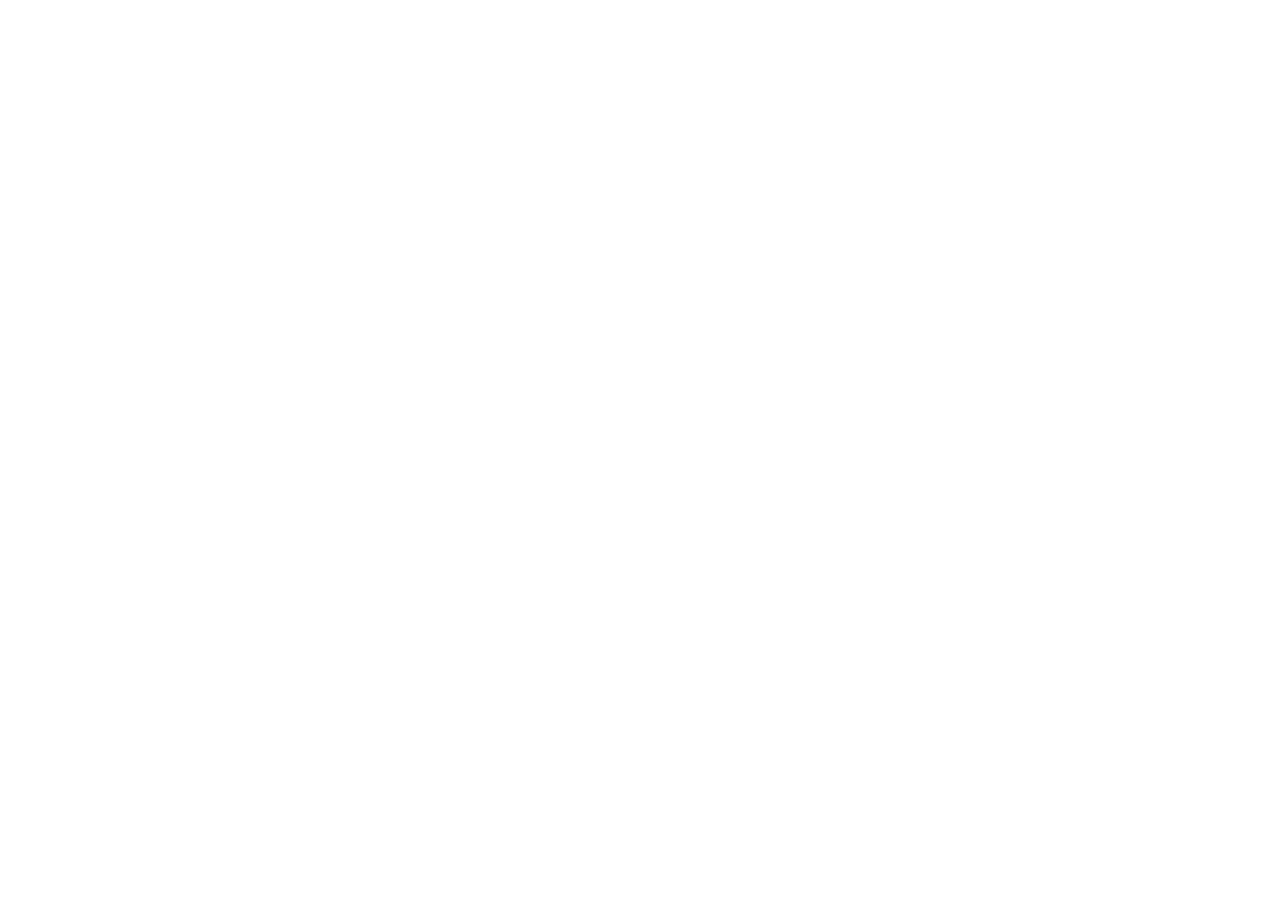
==== docs/index.html @ 722f8006 "Juego de piedra, papel y tijera" ====
<!DOCTYPE html>
<html lang="en">
  <head>
    <meta charset="UTF-8" />
    <meta http-equiv="X-UA-Compatible" content="IE=edge" />
    <meta name="viewport" content="width=device-width, initial-scale=1.0" />
    <link rel="preconnect" href="https://fonts.googleapis.com" />
    <link rel="preconnect" href="https://fonts.gstatic.com" crossorigin />
    <link
      href="https://fonts.googleapis.com/css2?family=Barlow+Semi+Condensed:wght@600;700&display=swap"
      rel="stylesheet"
    />
    <!-- CAMBIAR POR styles.min.css al finalizar el proyecto -->
    <link rel="stylesheet" href="css/styles.css" />
    <title>Rock Paper Scissors</title>
  </head>

  <body>
    <main id="main" class="main"></main>
    <script src="js/scripts.js"></script>
  </body>
</html>
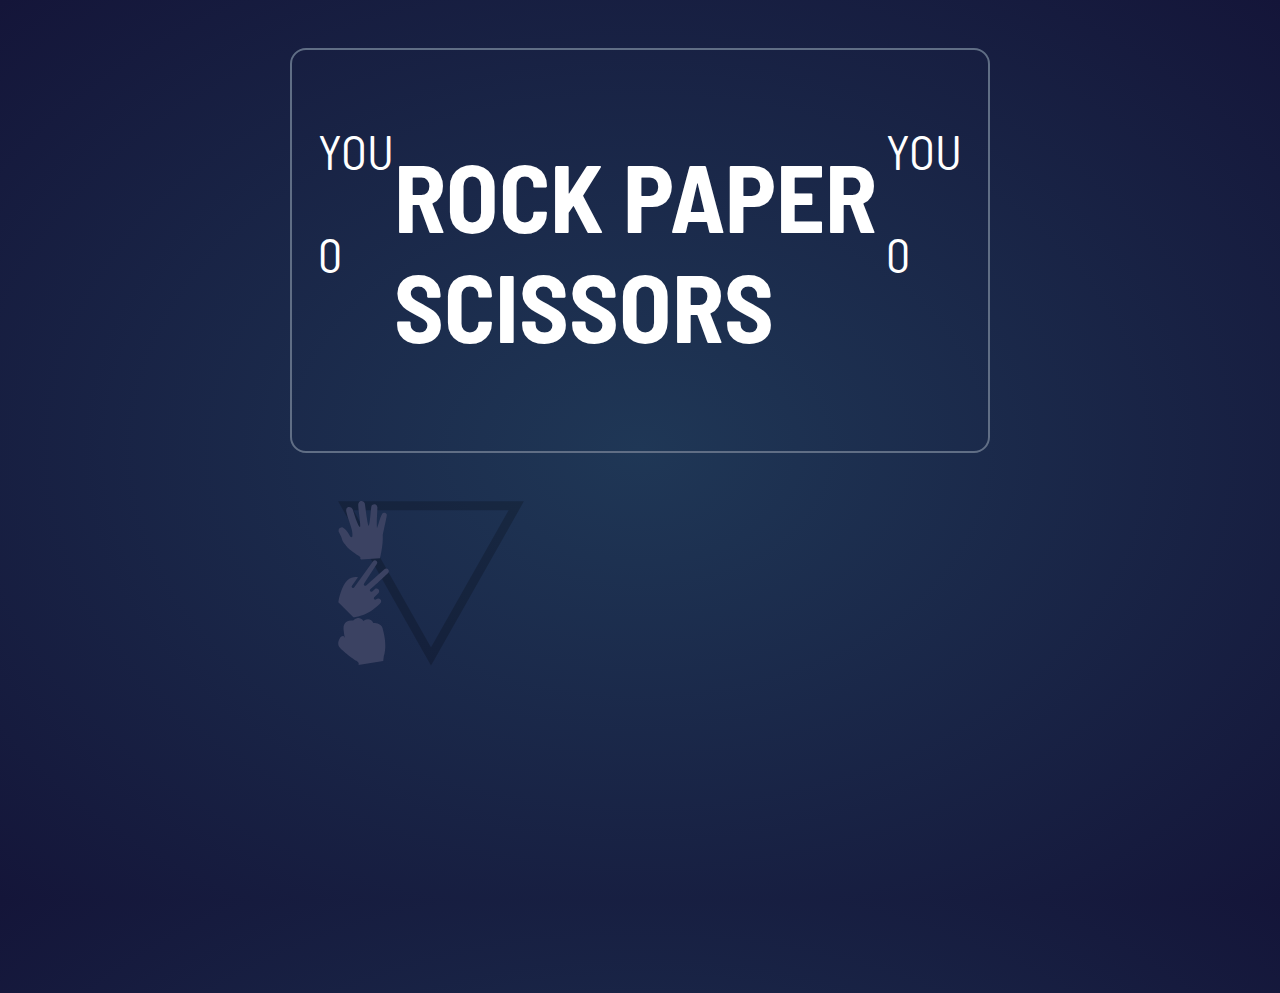
==== commit e97bdb68: "Juego de piedra papel y tijera" ====
--- a/docs/index.html
+++ b/docs/index.html
@@ -16,7 +16,30 @@
   </head>
 
   <body>
-    <main id="main" class="main"></main>
+    <header id="header" class="header">
+      <div class="pointer pointer--gamer">
+        <p class="pointer__text">YOU</p>
+        <p id="gamer-points" class="points">0</p>
+      </div>
+      <h1 class="title">ROCK PAPER SCISSORS</h1>
+      <div class="pointer pointer--pc">
+        <p class="pointer__text">YOU</p>
+        <p id="pc-points" class="points">0</p>
+      </div>
+    </header>
+    <main id="main" class="main">
+      <div id="game" class="game-container">
+        <div class="button button--paper">
+          <img id="paper" src="assets/images/icon-paper.svg" alt="Foto de mano">
+        </div>
+        <div class="button button--scissors">
+          <img id="scissors" src="assets/images/icon-scissors.svg" alt="Foto de mano">
+        </div>
+        <div class="button button--rock">
+          <img id="rock" src="assets/images/icon-rock.svg" alt="Foto de mano">
+        </div>
+      </div>
+    </main>
     <script src="js/scripts.js"></script>
   </body>
 </html>
--- a/docs/css/styles.css
+++ b/docs/css/styles.css
@@ -0,0 +1,414 @@
+/* Document
+   ========================================================================== */
+/**
+ * 1. Correct the line height in all browsers.
+ * 2. Prevent adjustments of font size after orientation changes in iOS.
+ */
+html {
+  line-height: 1.15;
+  /* 1 */
+  -webkit-text-size-adjust: 100%;
+  /* 2 */
+}
+
+/* Sections
+     ========================================================================== */
+/**
+   * Remove the margin in all browsers.
+   */
+body {
+  margin: 0;
+}
+
+/**
+   * Render the `main` element consistently in IE.
+   */
+main {
+  display: block;
+}
+
+/**
+   * Correct the font size and margin on `h1` elements within `section` and
+   * `article` contexts in Chrome, Firefox, and Safari.
+   */
+h1 {
+  font-size: 2em;
+  margin: 0.67em 0;
+}
+
+/* Grouping content
+     ========================================================================== */
+/**
+   * 1. Add the correct box sizing in Firefox.
+   * 2. Show the overflow in Edge and IE.
+   */
+hr {
+  box-sizing: content-box;
+  /* 1 */
+  height: 0;
+  /* 1 */
+  overflow: visible;
+  /* 2 */
+}
+
+/**
+   * 1. Correct the inheritance and scaling of font size in all browsers.
+   * 2. Correct the odd `em` font sizing in all browsers.
+   */
+pre {
+  font-family: monospace, monospace;
+  /* 1 */
+  font-size: 1em;
+  /* 2 */
+}
+
+/* Text-level semantics
+     ========================================================================== */
+/**
+   * Remove the gray background on active links in IE 10.
+   */
+a {
+  background-color: transparent;
+}
+
+/**
+   * 1. Remove the bottom border in Chrome 57-
+   * 2. Add the correct text decoration in Chrome, Edge, IE, Opera, and Safari.
+   */
+abbr[title] {
+  border-bottom: none;
+  /* 1 */
+  text-decoration: underline;
+  /* 2 */
+  text-decoration: underline dotted;
+  /* 2 */
+}
+
+/**
+   * Add the correct font weight in Chrome, Edge, and Safari.
+   */
+b,
+strong {
+  font-weight: bolder;
+}
+
+/**
+   * 1. Correct the inheritance and scaling of font size in all browsers.
+   * 2. Correct the odd `em` font sizing in all browsers.
+   */
+code,
+kbd,
+samp {
+  font-family: monospace, monospace;
+  /* 1 */
+  font-size: 1em;
+  /* 2 */
+}
+
+/**
+   * Add the correct font size in all browsers.
+   */
+small {
+  font-size: 80%;
+}
+
+/**
+   * Prevent `sub` and `sup` elements from affecting the line height in
+   * all browsers.
+   */
+sub,
+sup {
+  font-size: 75%;
+  line-height: 0;
+  position: relative;
+  vertical-align: baseline;
+}
+
+sub {
+  bottom: -0.25em;
+}
+
+sup {
+  top: -0.5em;
+}
+
+/* Embedded content
+     ========================================================================== */
+/**
+   * Remove the border on images inside links in IE 10.
+   */
+img {
+  border-style: none;
+}
+
+/* Forms
+     ========================================================================== */
+/**
+   * 1. Change the font styles in all browsers.
+   * 2. Remove the margin in Firefox and Safari.
+   */
+button,
+input,
+optgroup,
+select,
+textarea {
+  font-family: inherit;
+  /* 1 */
+  font-size: 100%;
+  /* 1 */
+  line-height: 1.15;
+  /* 1 */
+  margin: 0;
+  /* 2 */
+}
+
+/**
+   * Show the overflow in IE.
+   * 1. Show the overflow in Edge.
+   */
+button,
+input {
+  /* 1 */
+  overflow: visible;
+}
+
+/**
+   * Remove the inheritance of text transform in Edge, Firefox, and IE.
+   * 1. Remove the inheritance of text transform in Firefox.
+   */
+button,
+select {
+  /* 1 */
+  text-transform: none;
+}
+
+/**
+   * Correct the inability to style clickable types in iOS and Safari.
+   */
+button,
+[type=button],
+[type=reset],
+[type=submit] {
+  -webkit-appearance: button;
+}
+
+/**
+   * Remove the inner border and padding in Firefox.
+   */
+button::-moz-focus-inner,
+[type=button]::-moz-focus-inner,
+[type=reset]::-moz-focus-inner,
+[type=submit]::-moz-focus-inner {
+  border-style: none;
+  padding: 0;
+}
+
+/**
+   * Restore the focus styles unset by the previous rule.
+   */
+button:-moz-focusring,
+[type=button]:-moz-focusring,
+[type=reset]:-moz-focusring,
+[type=submit]:-moz-focusring {
+  outline: 1px dotted ButtonText;
+}
+
+/**
+   * Correct the padding in Firefox.
+   */
+fieldset {
+  padding: 0.35em 0.75em 0.625em;
+}
+
+/**
+   * 1. Correct the text wrapping in Edge and IE.
+   * 2. Correct the color inheritance from `fieldset` elements in IE.
+   * 3. Remove the padding so developers are not caught out when they zero out
+   *    `fieldset` elements in all browsers.
+   */
+legend {
+  box-sizing: border-box;
+  /* 1 */
+  color: inherit;
+  /* 2 */
+  display: table;
+  /* 1 */
+  max-width: 100%;
+  /* 1 */
+  padding: 0;
+  /* 3 */
+  white-space: normal;
+  /* 1 */
+}
+
+/**
+   * Add the correct vertical alignment in Chrome, Firefox, and Opera.
+   */
+progress {
+  vertical-align: baseline;
+}
+
+/**
+   * Remove the default vertical scrollbar in IE 10+.
+   */
+textarea {
+  overflow: auto;
+}
+
+/**
+   * 1. Add the correct box sizing in IE 10.
+   * 2. Remove the padding in IE 10.
+   */
+[type=checkbox],
+[type=radio] {
+  box-sizing: border-box;
+  /* 1 */
+  padding: 0;
+  /* 2 */
+}
+
+/**
+   * Correct the cursor style of increment and decrement buttons in Chrome.
+   */
+[type=number]::-webkit-inner-spin-button,
+[type=number]::-webkit-outer-spin-button {
+  height: auto;
+}
+
+/**
+   * 1. Correct the odd appearance in Chrome and Safari.
+   * 2. Correct the outline style in Safari.
+   */
+[type=search] {
+  -webkit-appearance: textfield;
+  /* 1 */
+  outline-offset: -2px;
+  /* 2 */
+}
+
+/**
+   * Remove the inner padding in Chrome and Safari on macOS.
+   */
+[type=search]::-webkit-search-decoration {
+  -webkit-appearance: none;
+}
+
+/**
+   * 1. Correct the inability to style clickable types in iOS and Safari.
+   * 2. Change font properties to `inherit` in Safari.
+   */
+::-webkit-file-upload-button {
+  -webkit-appearance: button;
+  /* 1 */
+  font: inherit;
+  /* 2 */
+}
+
+/* Interactive
+     ========================================================================== */
+/*
+   * Add the correct display in Edge, IE 10+, and Firefox.
+   */
+details {
+  display: block;
+}
+
+/*
+   * Add the correct display in all browsers.
+   */
+summary {
+  display: list-item;
+}
+
+/* Misc
+     ========================================================================== */
+/**
+   * Add the correct display in IE 10+.
+   */
+template {
+  display: none;
+}
+
+/**
+   * Add the correct display in IE 10.
+   */
+[hidden] {
+  display: none;
+}
+
+*,
+*::after,
+*::before {
+  box-sizing: border-box;
+}
+
+img {
+  max-width: 100%;
+  display: block;
+}
+
+ul {
+  list-style: none;
+  padding-left: 0;
+  margin-top: 0;
+  margin-bottom: 0;
+}
+
+a {
+  text-decoration: none;
+  color: inherit;
+}
+
+:root {
+  --background-gradient: radial-gradient(at center, #1f3756, #141539);
+  --header-outline: hsl(217, 16%, 45%);
+  --rock: #db2e4d;
+  --shadow-rock: #9d1634;
+  --paper: #5671f5;
+  --shadow-paper: #2a45c2;
+  --scissors: #eb9f0e;
+  --shadow-scissors: #c76c1b;
+  --lizard: #834ee3;
+  --lizard-shadow: #351472;
+  --spock: #2d8dab;
+  --spock-shadow: #156d88;
+}
+
+body {
+  max-width: 1440px;
+  height: 100vh;
+  margin-left: auto;
+  margin-right: auto;
+  padding: 3rem 0;
+  color: #fff;
+  background-image: var(--background-gradient);
+  font-family: "Barlow Semi Condensed", sans-serif;
+}
+
+.header {
+  display: flex;
+  justify-content: space-between;
+  max-width: 700px;
+  margin-left: auto;
+  margin-right: auto;
+  padding: 1.6rem;
+  border: 2px solid var(--header-outline);
+  border-radius: 1rem;
+  font-size: 3rem;
+}
+
+.game-container {
+  background-image: url(../assets/images/bg-triangle.svg);
+  background-size: contain;
+  background-repeat: no-repeat;
+}
+
+.main {
+  padding: 3rem;
+  max-width: 700px;
+  height: 540px;
+  margin-left: auto;
+  margin-right: auto;
+}
+
+/* ESTILOS DEL FOOTER */
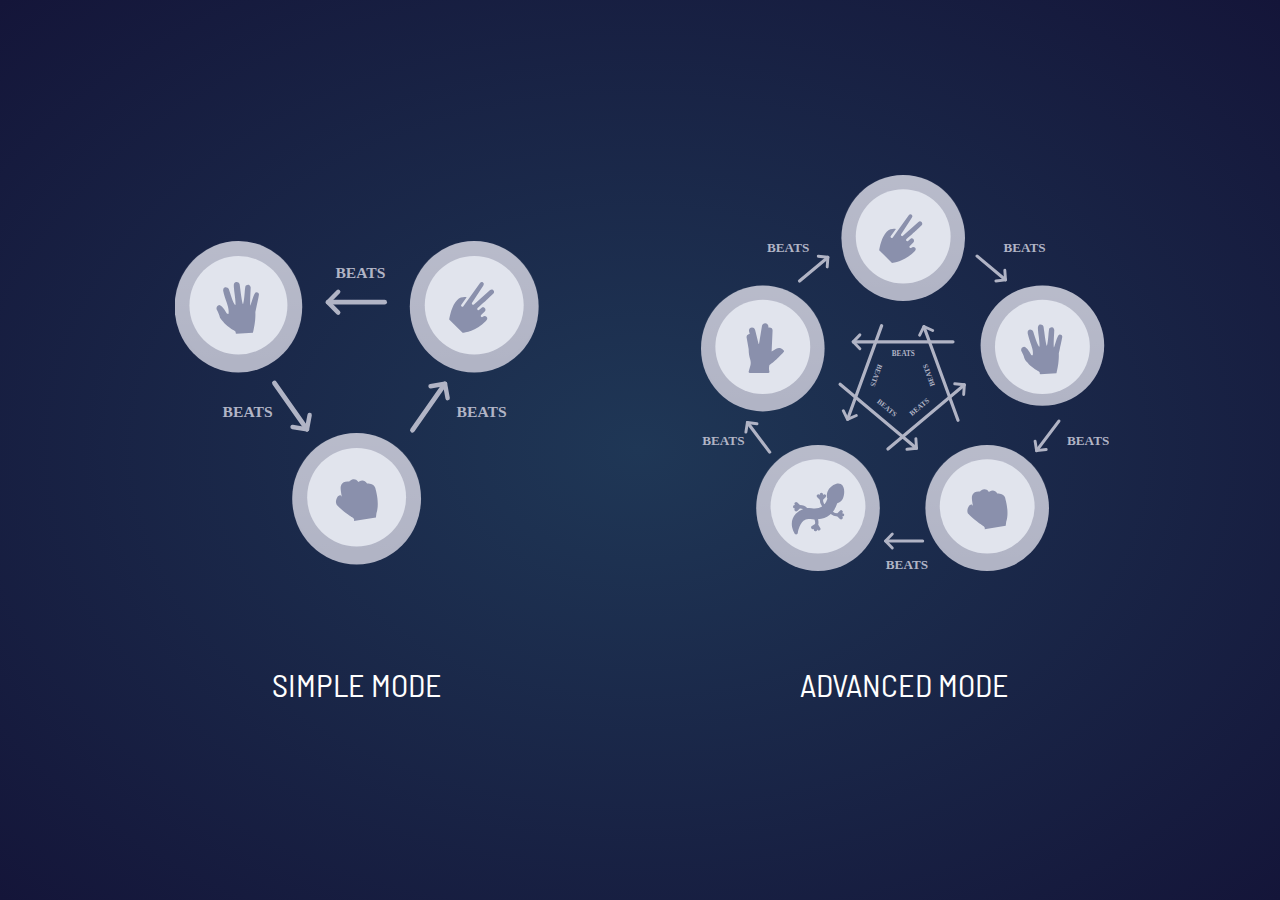
==== commit 555206aa: "Juego de piedra, papel y tijera" ====
--- a/docs/index.html
+++ b/docs/index.html
@@ -16,30 +16,22 @@
   </head>
 
   <body>
-    <header id="header" class="header">
-      <div class="pointer pointer--gamer">
-        <p class="pointer__text">YOU</p>
-        <p id="gamer-points" class="points">0</p>
+    <div class="home-container">
+      <div class="game-modes">
+        <a href="simple.html">
+          <div class="game-modes__item">
+            <img src="assets/images/image-rules.svg" alt="" />
+            <span>SIMPLE MODE</span>
+          </div>
+        </a>
+        <a href="advanced.html">
+          <div class="game-modes__item">
+            <img src="assets/images/image-rules-bonus.svg" alt="" />
+            <span>ADVANCED MODE</span>
+          </div>
+        </a>
       </div>
-      <h1 class="title">ROCK PAPER SCISSORS</h1>
-      <div class="pointer pointer--pc">
-        <p class="pointer__text">YOU</p>
-        <p id="pc-points" class="points">0</p>
-      </div>
-    </header>
-    <main id="main" class="main">
-      <div id="game" class="game-container">
-        <div class="button button--paper">
-          <img id="paper" src="assets/images/icon-paper.svg" alt="Foto de mano">
-        </div>
-        <div class="button button--scissors">
-          <img id="scissors" src="assets/images/icon-scissors.svg" alt="Foto de mano">
-        </div>
-        <div class="button button--rock">
-          <img id="rock" src="assets/images/icon-rock.svg" alt="Foto de mano">
-        </div>
-      </div>
-    </main>
+    </div>
     <script src="js/scripts.js"></script>
   </body>
 </html>
--- a/docs/css/styles.css
+++ b/docs/css/styles.css
@@ -363,11 +363,11 @@
   --background-gradient: radial-gradient(at center, #1f3756, #141539);
   --header-outline: hsl(217, 16%, 45%);
   --rock: #db2e4d;
-  --shadow-rock: #9d1634;
+  --rock-shadow: #9d1634;
   --paper: #5671f5;
-  --shadow-paper: #2a45c2;
+  --paper-shadow: #2a45c2;
   --scissors: #eb9f0e;
-  --shadow-scissors: #c76c1b;
+  --scissors-shadow: #c76c1b;
   --lizard: #834ee3;
   --lizard-shadow: #351472;
   --spock: #2d8dab;
@@ -383,24 +383,251 @@
   color: #fff;
   background-image: var(--background-gradient);
   font-family: "Barlow Semi Condensed", sans-serif;
+  user-select: none;
 }
 
 .header {
   display: flex;
   justify-content: space-between;
+  align-items: center;
   max-width: 700px;
+  text-align: center;
   margin-left: auto;
   margin-right: auto;
-  padding: 1.6rem;
+  margin-bottom: 4rem;
+  padding: 1rem 3rem;
   border: 2px solid var(--header-outline);
   border-radius: 1rem;
   font-size: 3rem;
 }
 
+.title {
+  width: 200px;
+  font-size: 2.5rem;
+  margin: 0;
+  line-height: 0.8;
+}
+.title--small {
+  margin-left: auto;
+  margin-right: auto;
+  text-align: center;
+  width: 100%;
+  font-size: 1.2rem;
+}
+.title--small-footer {
+  margin: 1rem;
+}
+.title--small-red {
+  color: var(--rock);
+}
+
+.result {
+  font-size: 2rem;
+  text-align: center;
+}
+.result--small {
+  font-size: 1.2rem;
+}
+
+.pointer {
+  display: flex;
+  flex-direction: column;
+  justify-content: center;
+  width: 110px;
+  height: 130px;
+  border-radius: 1rem;
+  background-color: white;
+  color: black;
+}
+.pointer__text {
+  font-size: 1.2rem;
+  margin: 0;
+  color: #1f3756;
+}
+
+.points {
+  font-size: 3.5rem;
+  margin: 1rem;
+  color: #1f3756;
+}
+
 .game-container {
+  display: flex;
+  justify-content: center;
+  position: relative;
+  height: 400px;
+  width: 470px;
+  margin-left: auto;
+  margin-right: auto;
   background-image: url(../assets/images/bg-triangle.svg);
-  background-size: contain;
+  background-size: cover;
   background-repeat: no-repeat;
+}
+.game-container--advanced {
+  width: 530px;
+  height: 500px;
+  background-image: url(../assets/images/bg-pentagon.svg);
+}
+
+.game-container-unshow {
+  display: none;
+}
+
+.result-window {
+  display: none;
+}
+.result-window__top {
+  display: flex;
+  flex-direction: row;
+  justify-content: space-between;
+  align-items: center;
+  gap: 5em;
+}
+
+.result-window--show {
+  display: flex;
+  flex-direction: column;
+  justify-content: space-between;
+  align-items: center;
+  position: relative;
+}
+
+img {
+  transform: scale(1.2);
+}
+
+.button {
+  --shadow: ;
+  --border-color: ;
+  display: flex;
+  justify-content: center;
+  width: 180px;
+  height: 180px;
+  background-color: white;
+  padding: 2rem;
+  border-radius: 100%;
+  border: solid 1rem var(--border-color);
+  transition: transform 0.5s;
+  box-shadow: 0 10px var(--shadow), inset 0 10px rgba(0, 0, 150, 0.1);
+  cursor: pointer;
+}
+.button:hover {
+  transition: transform 0.2s;
+  transform: scale(0.95);
+}
+.button--small {
+  align-items: center;
+  margin: 0;
+  height: 70px;
+  width: 150px;
+  padding: 0;
+  font-size: 1.2rem;
+  border-radius: 1rem;
+  border: solid 0.4rem var(--header-outline);
+}
+.button--small-reset {
+  position: absolute;
+  top: 100px;
+  width: 130px;
+}
+.button--small-reset-advanced {
+  top: 250px;
+}
+.button--rock {
+  position: absolute;
+  top: -2em;
+  left: -2em;
+  --border-color:var(--rock);
+  --shadow: var(--rock-shadow);
+}
+.button--rock-advanced {
+  top: 6em;
+  left: -3em;
+}
+.button--paper {
+  position: absolute;
+  top: -2em;
+  right: -2em;
+  --border-color: var(--paper);
+  --shadow: var(--paper-shadow);
+}
+.button--paper-advanced {
+  top: -3em;
+  right: 11em;
+}
+.button--scissors {
+  position: absolute;
+  bottom: -2em;
+  left: 9em;
+  --border-color: var(--scissors);
+  --shadow:var(--scissors-shadow);
+}
+.button--scissors-advanced {
+  top: 6em;
+  left: 26em;
+}
+.button--lizard {
+  position: absolute;
+  bottom: -2.5em;
+  right: 1em;
+  --border-color: var(--lizard);
+  --shadow:var(--lizard-shadow);
+}
+.button--spock {
+  position: absolute;
+  bottom: -2.5em;
+  left: 1em;
+  --border-color: var(--spock);
+  --shadow:var(--spock-shadow);
+}
+.button--rock-result {
+  --border-color:var(--rock);
+  --shadow:var(--rock-shadow);
+  transform: scale(0);
+}
+.button--paper-result {
+  --border-color: var(--paper);
+  --shadow:var(--paper-shadow);
+  transform: scale(0);
+}
+.button--scissors-result {
+  --border-color: var(--scissors);
+  --shadow:var(--scissors-shadow);
+  transform: scale(0);
+}
+.button--lizard-result {
+  --border-color: var(--lizard);
+  --shadow:var(--lizard-shadow);
+  transform: scale(0);
+}
+.button--spock-result {
+  --border-color: var(--spock);
+  --shadow:var(--spock-shadow);
+  transform: scale(0);
+}
+.button--rock-result-show, .button--paper-result-show, .button--scissors-result-show, .button--lizard-result-show, .button--spock-result-show {
+  transform: scale(1);
+}
+
+.home-container {
+  width: 1000px;
+  margin-left: auto;
+  margin-right: auto;
+  padding-top: 10em;
+}
+
+.game-modes {
+  display: flex;
+  justify-content: space-evenly;
+  gap: 10em;
+  align-items: baseline;
+}
+.game-modes__item {
+  display: flex;
+  align-items: center;
+  flex-direction: column;
+  gap: 4em;
+  font-size: 2rem;
 }
 
 .main {
